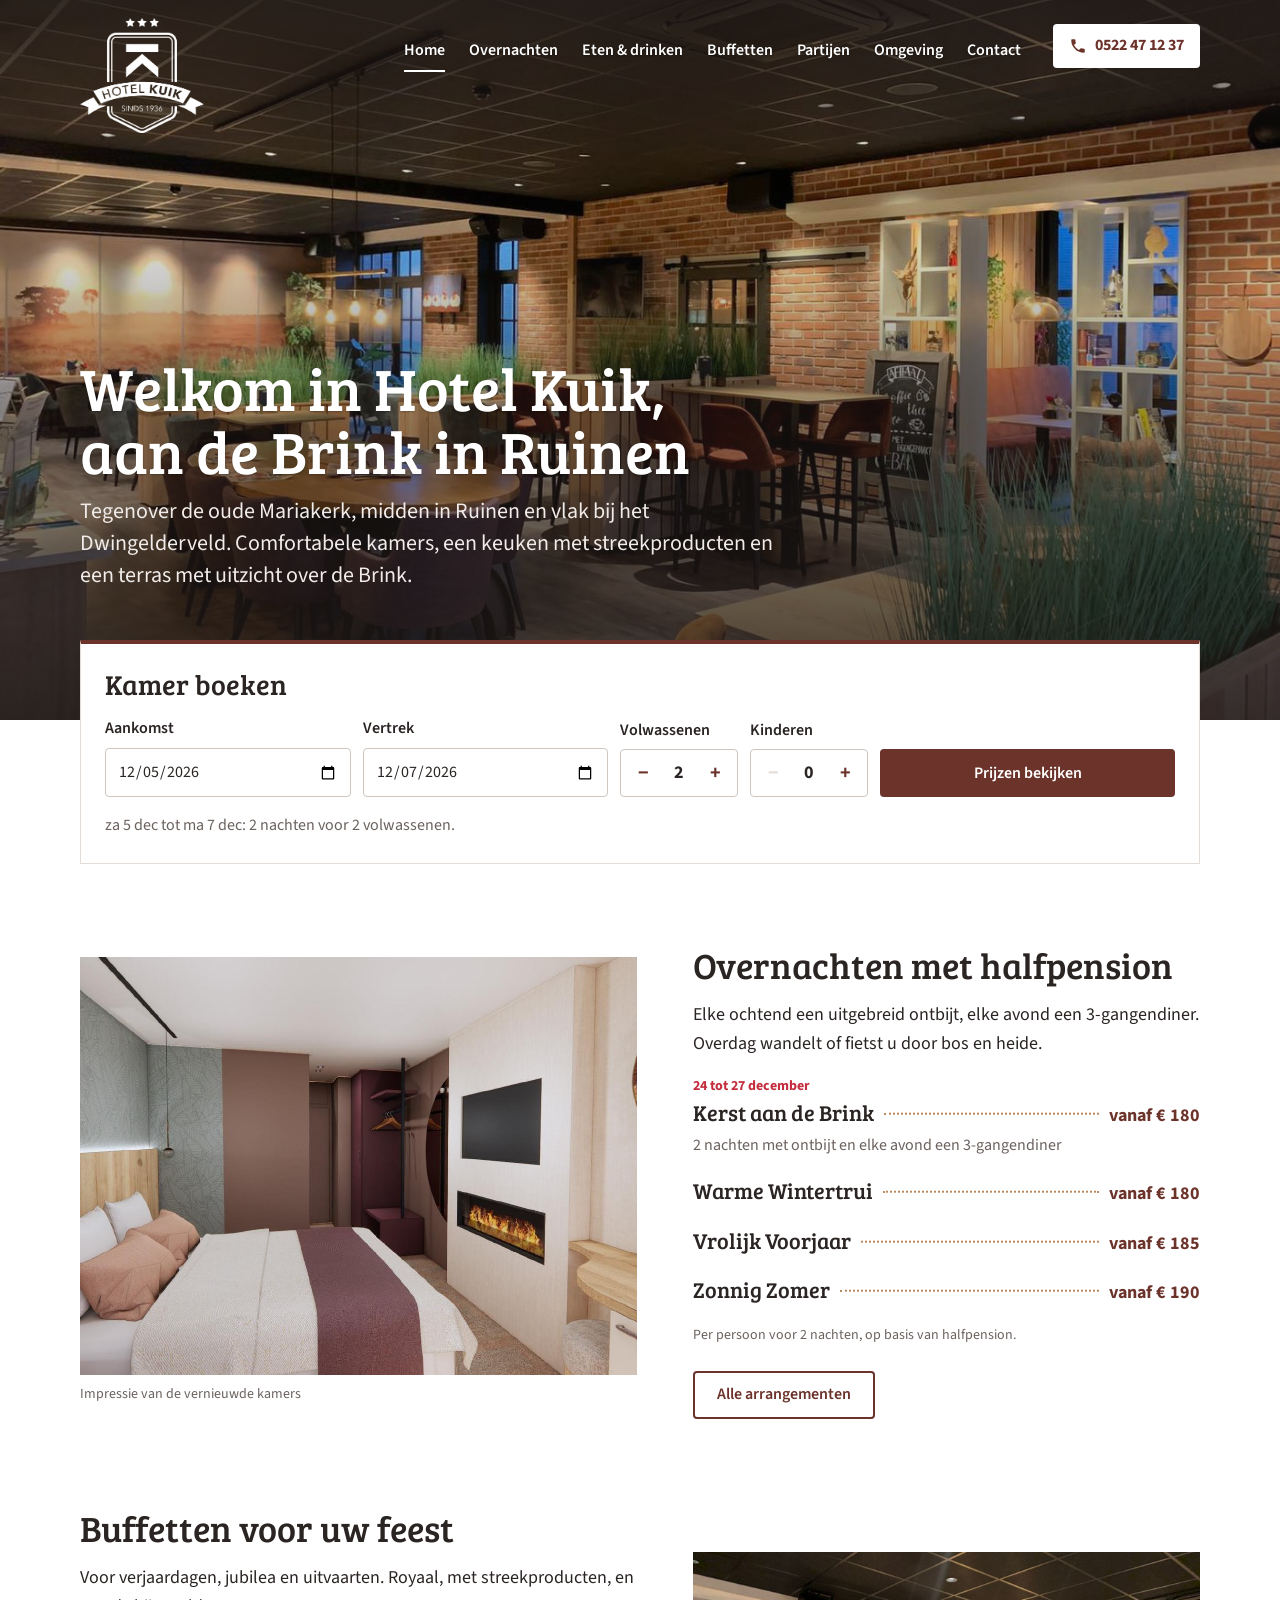
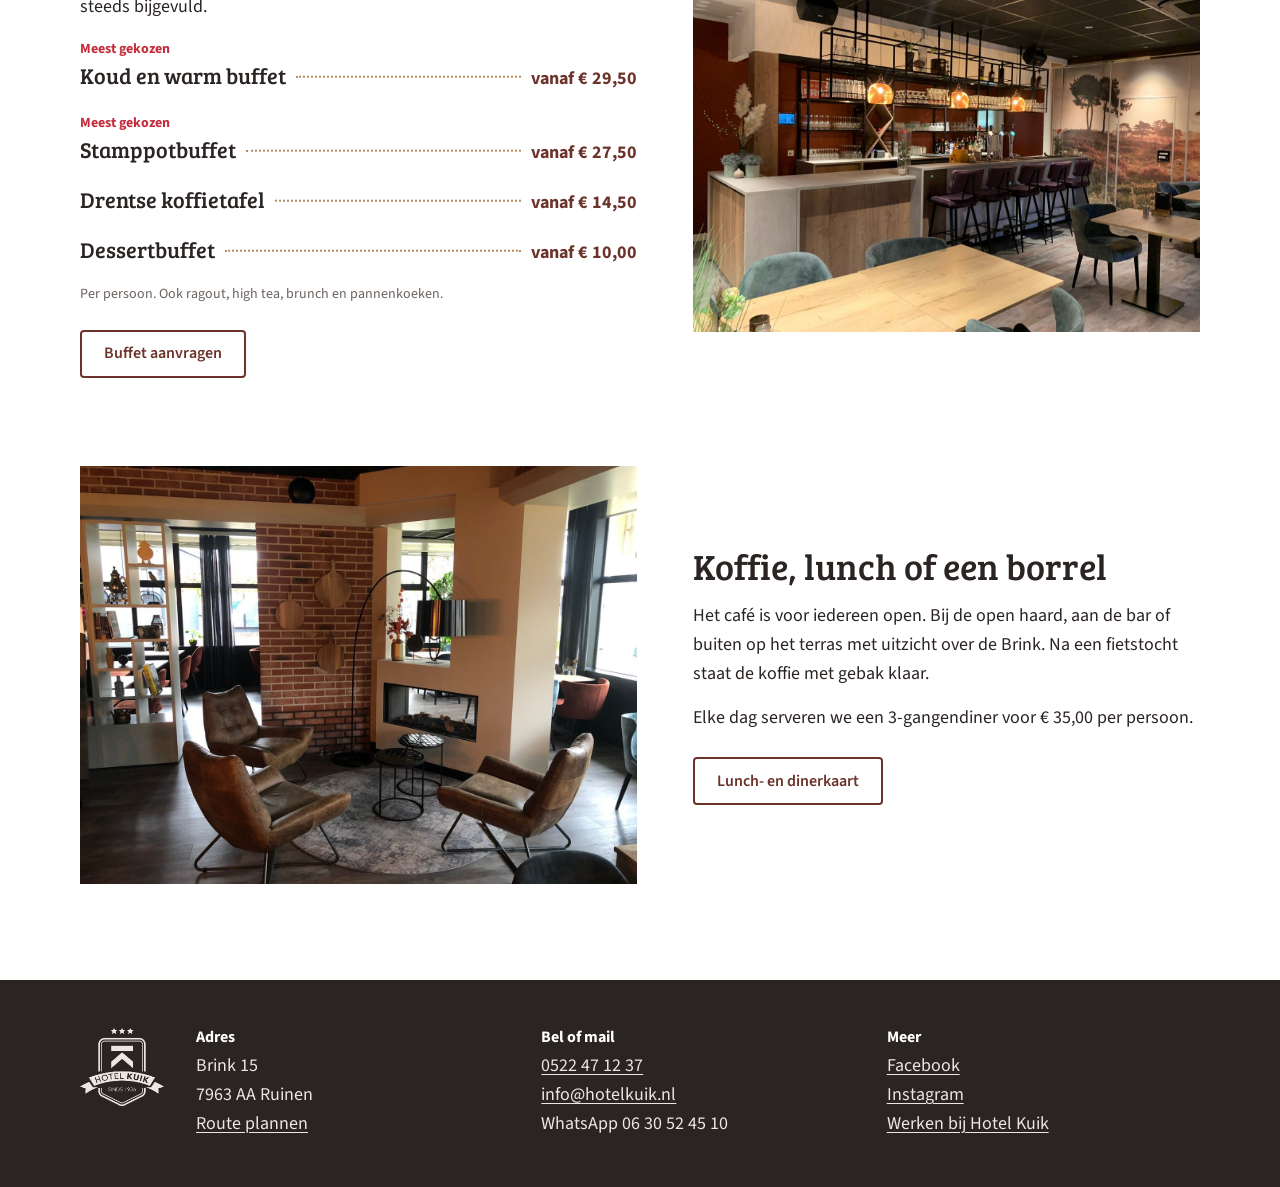
==== index.html @ b6db39bc "Kop over de foto: groot wit logo, wit menu en duidelijke belknop Co-Authored-By: Claude Opus 5.5 <no" ====
<!doctype html>
<html lang="nl">
<head>
<meta charset="utf-8">
<meta name="viewport" content="width=device-width, initial-scale=1, viewport-fit=cover">
<title>Hotel Kuik Ruinen | Hotel, café en restaurant aan de Brink</title>
<meta name="description" content="Hotel Kuik aan de oude Brink van Ruinen, vlak bij Nationaal Park Het Dwingelderveld. Comfortabel hotel met uitstekende keuken, sinds 1936.">
<link rel="canonical" href="https://www.hotelkuik.nl/">
<meta property="og:type" content="website">
<meta property="og:title" content="Hotel Kuik Ruinen | Hotel, café en restaurant aan de Brink">
<meta property="og:description" content="Hotel Kuik aan de oude Brink van Ruinen, vlak bij Nationaal Park Het Dwingelderveld. Comfortabel hotel met uitstekende keuken, sinds 1936.">
<meta property="og:url" content="https://www.hotelkuik.nl/">
<meta property="og:image" content="https://www.hotelkuik.nl/assets/img/lounge.jpg">
<link rel="icon" type="image/png" href="assets/img/icoon.png">
<link rel="preload" href="assets/fonts/source-sans-400.woff2" as="font" type="font/woff2" crossorigin>
<link rel="stylesheet" href="assets/basis.css?v=6">
<link rel="stylesheet" href="assets/site.css?v=6">
<script src="assets/site.js?v=6" defer></script>
</head>
<body>
<header class="site"><div class="binnen">
  <a class="site-merk" href="./" aria-label="Hotel Kuik, naar de homepage"><span class="site-logo" role="img" aria-label="Hotel Kuik, sinds 1936"></span></a>
  <nav aria-label="Hoofdmenu"><a href="" aria-current="page">Home</a><a href="overnachten/">Overnachten</a><a href="eten-drinken/">Eten &amp; drinken</a><a href="buffetten/">Buffetten</a><a href="partijen-vergaderen/">Partijen</a><a href="omgeving/">Omgeving</a><a href="contact/">Contact</a></nav>
  <a class="site-tel" href="tel:+31522471237" aria-label="Bel ons: 0522 47 12 37"><svg viewBox="0 0 24 24" aria-hidden="true"><path d="M6.6 10.8a15.2 15.2 0 0 0 6.6 6.6l2.2-2.2c.3-.3.7-.4 1-.2 1.1.4 2.3.6 3.6.6.6 0 1 .4 1 1V20c0 .6-.4 1-1 1A17 17 0 0 1 3 4c0-.6.4-1 1-1h3.5c.6 0 1 .4 1 1 0 1.3.2 2.5.6 3.6.1.3 0 .7-.2 1z"/></svg><span class="nr">0522 47 12 37</span></a>
</div></header>
<main>
<!-- Dronebeelden: zet het filmpje in assets/video/ en zet direct onder de img hieronder:
     <video class="held-media" autoplay muted loop playsinline poster="assets/img/restaurant.jpg"><source src="assets/video/drone.mp4" type="video/mp4"></video>
     De foto blijft staan voor bezoekers die minder beweging willen. -->
<section class="held home">
  <img class="held-media" src="assets/img/restaurant.jpg" alt="Het restaurant van Hotel Kuik met de lange tafel en de stenen wand" width="1400" height="1050" style="object-position:center 60%" fetchpriority="high">
  <div class="binnen held-tekst"><h1>Welkom in Hotel Kuik, aan de Brink in Ruinen</h1><p>Tegenover de oude Mariakerk, midden in Ruinen en vlak bij het Dwingelderveld. Comfortabele kamers, een keuken met streekproducten en een terras met uitzicht over de Brink.</p></div>
</section>
<div class="binnen boek-over"><section class="boekbalk wit" data-boekbalk aria-labelledby="boek-t">
  <h2 id="boek-t">Kamer boeken</h2>
  <div class="boekbalk-velden">
    <div class="veld"><label for="b-in">Aankomst</label><input type="date" id="b-in" data-in></div>
    <div class="veld"><label for="b-uit">Vertrek</label><input type="date" id="b-uit" data-uit></div>
    <div class="veld"><span class="label" id="b-vw">Volwassenen</span><div class="stepper"><button type="button" data-min="vw" aria-label="Eén volwassene minder">−</button><output data-vw aria-labelledby="b-vw">2</output><button type="button" data-plus="vw" aria-label="Eén volwassene meer">+</button></div></div>
    <div class="veld"><span class="label" id="b-ki">Kinderen</span><div class="stepper"><button type="button" data-min="ki" aria-label="Eén kind minder">−</button><output data-ki aria-labelledby="b-ki">0</output><button type="button" data-plus="ki" aria-label="Eén kind meer">+</button></div></div>
    <a class="knop" data-boek href="https://ibe.smarthotel.nl/hotel/ae0d9185-175a-4b8b-92d4-86be0e005504/" target="_blank" rel="noopener">Prijzen bekijken</a>
  </div>
  <p class="boekbalk-info" data-info aria-live="polite"></p>
</section></div>
<div class="binnen pagina">
<section class="strook">
  <figure><img src="assets/img/kamer05.jpg" alt="Impressie van een vernieuwde kamer met sfeerhaard" width="1400" height="824" loading="lazy"><figcaption class="klein">Impressie van de vernieuwde kamers</figcaption></figure>
  <div class="tekst"><h2>Overnachten met halfpension</h2><p>Elke ochtend een uitgebreid ontbijt, elke avond een 3-gangendiner. Overdag wandelt of fietst u door bos en heide.</p><ul class="prijslijst">
  <li data-kerst-strook><a class="regel" href="overnachten/#kerst"><span class="regel-tag">24 tot 27 december</span><span class="regel-naam">Kerst aan de Brink</span><span class="regel-stip"></span><span class="regel-prijs">vanaf € 180</span><span class="regel-oms">2 nachten met ontbijt en elke avond een 3-gangendiner</span></a></li>
  <li><a class="regel" href="overnachten/#seizoenen"><span class="regel-naam">Warme Wintertrui</span><span class="regel-stip"></span><span class="regel-prijs">vanaf € 180</span></a></li>
  <li><a class="regel" href="overnachten/#seizoenen"><span class="regel-naam">Vrolijk Voorjaar</span><span class="regel-stip"></span><span class="regel-prijs">vanaf € 185</span></a></li>
  <li><a class="regel" href="overnachten/#seizoenen"><span class="regel-naam">Zonnig Zomer</span><span class="regel-stip"></span><span class="regel-prijs">vanaf € 190</span></a></li>
</ul>
<p class="klein">Per persoon voor 2 nachten, op basis van halfpension.</p><a class="knop secundair" href="overnachten/">Alle arrangementen</a></div>
</section>
<section class="strook om">
  <figure><img src="assets/img/bar.jpg" alt="De bar en zaal met koperen lampen en heidebehang" width="1400" height="1050" loading="lazy"></figure>
  <div class="tekst"><h2>Buffetten voor uw feest</h2><p>Voor verjaardagen, jubilea en uitvaarten. Royaal, met streekproducten, en steeds bijgevuld.</p><ul class="prijslijst">
  <li><a class="regel" href="buffetten/#koud-warm"><span class="regel-tag">Meest gekozen</span><span class="regel-naam">Koud en warm buffet</span><span class="regel-stip"></span><span class="regel-prijs">vanaf € 29,50</span></a></li>
  <li><a class="regel" href="buffetten/#stamppot"><span class="regel-tag">Meest gekozen</span><span class="regel-naam">Stamppotbuffet</span><span class="regel-stip"></span><span class="regel-prijs">vanaf € 27,50</span></a></li>
  <li><a class="regel" href="buffetten/#koffietafels"><span class="regel-naam">Drentse koffietafel</span><span class="regel-stip"></span><span class="regel-prijs">vanaf € 14,50</span></a></li>
  <li><a class="regel" href="buffetten/#dessert"><span class="regel-naam">Dessertbuffet</span><span class="regel-stip"></span><span class="regel-prijs">vanaf € 10,00</span></a></li>
</ul>
<p class="klein">Per persoon. Ook ragout, high tea, brunch en pannenkoeken.</p><a class="knop secundair" href="buffetten/">Buffet aanvragen</a></div>
</section>
<section class="strook">
  <figure><img src="assets/img/lounge.jpg" alt="Zithoek met leren fauteuils bij de open haard" width="1400" height="1050" loading="lazy"></figure>
  <div class="tekst"><h2>Koffie, lunch of een borrel</h2><p>Het café is voor iedereen open. Bij de open haard, aan de bar of buiten op het terras met uitzicht over de Brink. Na een fietstocht staat de koffie met gebak klaar.</p><p>Elke dag serveren we een 3-gangendiner voor € 35,00 per persoon.</p><a class="knop secundair" href="eten-drinken/">Lunch- en dinerkaart</a></div>
</section>
</div>
</main>
<footer class="voet"><div class="binnen">
  <span class="site-logo" role="img" aria-label="Hotel Kuik"></span>
  <div><h2>Adres</h2><p>Brink 15<br>7963 AA Ruinen<br><a href="https://www.google.com/maps/search/?api=1&amp;query=Hotel+Kuik+Brink+15+Ruinen">Route plannen</a></p></div>
  <div><h2>Bel of mail</h2><p><a href="tel:+31522471237">0522 47 12 37</a><br><a href="mailto:info@hotelkuik.nl">info@hotelkuik.nl</a><br>WhatsApp 06 30 52 45 10</p></div>
  <div><h2>Meer</h2><p><a href="https://www.facebook.com/HotelKuikRuinen/">Facebook</a><br><a href="https://instagram.com/hotelkuik/">Instagram</a><br><a href="contact/#vacatures">Werken bij Hotel Kuik</a></p></div>
</div></footer>
</body>
</html>
---- assets/basis.css ----
/* Hotel Kuik · basis volgens DESIGN.md (tokens en onderdelen) */
@font-face{font-family:'Bree Serif';src:url(fonts/bree-serif-400.woff2) format('woff2');font-weight:400;font-display:swap}
@font-face{font-family:'Source Sans 3';src:url(fonts/source-sans-400.woff2) format('woff2');font-weight:400;font-display:swap}
@font-face{font-family:'Source Sans 3';src:url(fonts/source-sans-600.woff2) format('woff2');font-weight:600;font-display:swap}
@font-face{font-family:'Source Sans 3';src:url(fonts/source-sans-700.woff2) format('woff2');font-weight:700;font-display:swap}

:root{
  --inkt:#2A2422; --grijs:#6B625E; --lijn:#E3DCD7; --wit:#FFFFFF; --heide:#F3EFF3;
  --oxide:#6C332B; --oxide-donker:#55271F; --rood:#C42D3D; --eiken:#B88B5E; --fout:#B3261E; --goed:#2E6B3F;
  --kop:'Bree Serif',Georgia,'Times New Roman',serif;
  --tekst:'Source Sans 3','Segoe UI',system-ui,-apple-system,sans-serif;
  --t-xs:.875rem; --t-s:1rem; --t-m:1.125rem; --t-l:1.375rem; --t-xl:1.75rem; --t-2xl:2.25rem; --t-3xl:clamp(2.5rem,6vw,3.75rem);
  --breed:1120px;
  --goot:max(16px,env(safe-area-inset-left,0px));
  color-scheme:light;
}
@media (min-width:600px){:root{--goot:max(20px,env(safe-area-inset-left,0px))}}

*,*::before,*::after{box-sizing:border-box}
html{-webkit-text-size-adjust:100%}
body{margin:0;background:var(--wit);color:var(--inkt);font-family:var(--tekst);font-size:var(--t-m);line-height:1.6}
img{max-width:100%;height:auto;display:block}
[hidden]{display:none!important}
h1,h2,h3{font-family:var(--kop);font-weight:400;margin:0;text-wrap:balance}
h1{font-size:var(--t-3xl);line-height:1.05}
h2{font-size:var(--t-2xl);line-height:1.15}
h3{font-size:var(--t-xl);line-height:1.25}
p{margin:0}
a{color:var(--oxide);text-underline-offset:3px;text-decoration-thickness:1px}
a:hover{text-decoration-thickness:2px}
:focus-visible{outline:3px solid var(--rood);outline-offset:2px}

.binnen{max-width:calc(var(--breed) + 2*var(--goot));margin-inline:auto;padding-inline:var(--goot)}
.intro{font-size:var(--t-l);line-height:1.45;color:var(--grijs);max-width:38em}
.klein{font-size:var(--t-xs);color:var(--grijs)}

/* knoppen */
.knop{display:inline-flex;align-items:center;justify-content:center;min-height:48px;padding:10px 22px;border-radius:4px;
  font:600 var(--t-s)/1.2 var(--tekst);text-decoration:none;border:2px solid var(--oxide);background:var(--oxide);color:var(--wit);cursor:pointer}
.knop:hover{background:var(--oxide-donker);border-color:var(--oxide-donker);color:var(--wit)}
.knop.secundair{background:var(--wit);color:var(--oxide)}
.knop.secundair:hover{background:var(--heide)}

/* prijsregel: het kenmerk van de site */
.prijslijst{list-style:none;margin:0;padding:0;display:flex;flex-direction:column;gap:18px}
.regel{display:grid;grid-template-columns:auto 1fr auto;align-items:baseline;column-gap:10px;color:inherit;text-decoration:none}
.regel-naam{font-family:var(--kop);font-size:1.375rem;line-height:1.25}
.regel-stip{border-bottom:2px dotted var(--eiken);transform:translateY(-.35em);min-width:24px}
.regel-prijs{font-weight:700;color:var(--oxide);font-variant-numeric:tabular-nums;white-space:nowrap}
.regel-oms{grid-column:1/-1;color:var(--grijs);font-size:var(--t-s);margin-top:2px}
.regel-tag{grid-column:1/-1;font-size:var(--t-xs);font-weight:700;color:var(--rood);margin-bottom:2px}
a.regel:hover .regel-naam{color:var(--oxide);text-decoration:underline;text-decoration-thickness:1px;text-underline-offset:4px}

/* boekbalk */
.boekbalk{background:var(--heide);padding:24px;display:flex;flex-direction:column;gap:16px}
.boekbalk h2{font-size:var(--t-xl)}
.boekbalk-velden{display:grid;grid-template-columns:1fr 1fr auto auto minmax(180px,1.2fr);gap:12px;align-items:end}
.veld{display:flex;flex-direction:column;gap:6px;min-width:0}
.veld label,.veld .label{font-weight:600;font-size:var(--t-s)}
.veld input{font:inherit;font-size:var(--t-s);min-height:48px;padding:10px 12px;border:1px solid #CFC6C0;border-radius:4px;background:var(--wit);color:var(--inkt);width:100%}
.stepper{display:flex;align-items:center;min-height:48px;border:1px solid #CFC6C0;border-radius:4px;background:var(--wit)}
.stepper button{font:700 1.25rem/1 var(--tekst);width:44px;height:46px;border:0;background:none;color:var(--oxide);cursor:pointer}
.stepper button:disabled{color:var(--lijn);cursor:default}
.stepper output{min-width:28px;text-align:center;font-weight:700}
.boekbalk-info{font-size:var(--t-s);color:var(--grijs)}
@media (max-width:860px){.boekbalk-velden{grid-template-columns:1fr 1fr}.boekbalk-velden .knop{grid-column:1/-1}}

/* voet */
.voet{background:var(--inkt);color:#EDE7E3;margin-top:96px}
.voet .binnen{display:grid;grid-template-columns:auto repeat(3,minmax(0,1fr));gap:32px;padding-block:48px}
.voet h2{font-family:var(--tekst);font-weight:700;font-size:var(--t-s);color:var(--wit);margin-bottom:6px}
.voet a{color:#EDE7E3}
.voet .site-logo{background:#EDE7E3;width:84px}
@media (max-width:760px){.voet .binnen{grid-template-columns:1fr 1fr}.voet .binnen>:first-child{grid-column:1/-1}}

@media (prefers-reduced-motion:reduce){*{scroll-behavior:auto!important;transition:none!important}}

/* ---------- kop: ligt over de grote foto, logo en menu in wit ---------- */
body{position:relative}
.site{position:absolute;top:0;left:0;right:0;z-index:20;color:var(--wit);
  background:linear-gradient(to bottom,rgba(32,26,24,.78) 0%,rgba(32,26,24,.45) 60%,rgba(32,26,24,0) 100%)}
.site .binnen{display:flex;align-items:flex-start;gap:16px 32px;padding-block:18px 28px}
.site-merk{display:block;line-height:0;flex:none}
.site-logo{display:block;width:72px;aspect-ratio:640/594;background:var(--inkt);
  -webkit-mask:url(img/logo.png) center/contain no-repeat;mask:url(img/logo.png) center/contain no-repeat}
.site .site-logo{width:124px;background:var(--wit);filter:drop-shadow(0 1px 3px rgba(0,0,0,.35))}
.site nav{display:flex;flex-wrap:wrap;gap:4px 24px;margin-left:auto;padding-top:14px}
.site nav a{color:var(--wit);text-decoration:none;font-weight:600;font-size:var(--t-s);padding-block:6px;border-bottom:2px solid transparent;text-shadow:0 1px 2px rgba(0,0,0,.4)}
.site nav a:hover{border-bottom-color:rgba(255,255,255,.6)}
.site nav a[aria-current=page]{border-bottom-color:var(--wit)}
.site-tel{display:inline-flex;align-items:center;gap:8px;flex:none;margin-top:6px;min-height:44px;padding:8px 16px;border-radius:4px;
  background:var(--wit);color:var(--oxide);font-weight:700;font-size:var(--t-s);text-decoration:none;white-space:nowrap;font-variant-numeric:tabular-nums}
.site-tel:hover{background:var(--heide);color:var(--oxide-donker)}
.site-tel svg{width:18px;height:18px;fill:currentColor;flex:none}
@media (max-width:1060px){
  .site .binnen{flex-wrap:wrap;align-items:center;padding-block:12px 20px}
  .site .site-logo{width:84px}
  .site-tel{margin:0 0 0 auto}
  .site nav{order:3;width:100%;margin-left:0;padding-top:0;flex-wrap:nowrap;overflow-x:auto;scrollbar-width:none;gap:22px}
  .site nav::-webkit-scrollbar{display:none}
  .site nav a{white-space:nowrap}
}
@media (max-width:380px){.site-tel .nr{display:none}.site-tel::after{content:"Bellen"}}
---- assets/site.css ----
/* Hotel Kuik · pagina-opmaak "Foto voorop" (bouwt op basis.css, zie DESIGN.md) */

/* ---------- grote foto bovenaan ---------- */
.held{position:relative;display:flex;align-items:flex-end;color:var(--wit);overflow:hidden;background:var(--inkt);min-height:min(56vh,520px)}
.held.home{min-height:min(80vh,720px)}
.held-media{position:absolute;inset:0;width:100%;height:100%;object-fit:cover}
.held::after{content:"";position:absolute;inset:0;background:linear-gradient(to top,rgba(32,26,24,.86) 0%,rgba(32,26,24,.4) 48%,rgba(32,26,24,.05) 75%)}
.held-tekst{position:relative;z-index:1;width:100%;display:flex;flex-direction:column;gap:14px;padding-block:96px 48px}
.held.home .held-tekst{padding-bottom:128px}
.held h1{max-width:14em;text-shadow:0 1px 2px rgba(0,0,0,.25)}
.held p{font-size:var(--t-l);line-height:1.45;max-width:32em;color:#F1ECE9}
.held-bijschrift{position:absolute;z-index:1;right:var(--goot);top:14px;font-size:var(--t-xs);color:#EDE7E3;background:rgba(32,26,24,.55);padding:3px 8px}
.held.zonder{min-height:0}
.held.zonder::after{display:none}
.held.zonder .held-tekst{padding-block:56px 48px}
@media (max-width:860px){
  .held::after{background:linear-gradient(to top,rgba(32,26,24,.9) 0%,rgba(32,26,24,.7) 60%,rgba(32,26,24,.45) 100%)}
  .held-tekst{padding-block:72px 36px}
  .held.home .held-tekst{padding-bottom:104px}
}
@media (prefers-reduced-motion:reduce){video.held-media{display:none}}

/* ---------- pagina ---------- */
.pagina{display:flex;flex-direction:column;gap:88px;padding-top:64px}
.boek-over{position:relative;z-index:2;margin-top:-80px}
.boek-over + .pagina{padding-top:80px}
.boekbalk.wit{background:var(--wit);border:1px solid var(--lijn);border-top:4px solid var(--oxide)}
.vooraf{font-size:var(--t-l);color:var(--grijs);max-width:38em;margin-bottom:-40px}
.vooraf b{color:var(--inkt);font-weight:600}
@media (max-width:860px){.pagina{gap:64px;padding-top:48px}}

/* sectiekop */
.soort{display:flex;flex-direction:column;gap:28px;scroll-margin-top:84px}
.soort-head{display:flex;flex-direction:column;gap:8px;max-width:44em}
.soort-head p{color:var(--grijs)}
.titel{display:flex;flex-direction:column-reverse;gap:4px}
.populair-label{font-size:var(--t-xs);font-weight:700;color:var(--rood)}
.note{color:var(--grijs);font-size:var(--t-s);max-width:44em}

/* foto + tekst naast elkaar (homepage) */
.strook{display:grid;grid-template-columns:minmax(0,1.1fr) minmax(0,1fr);gap:56px;align-items:center}
.strook.om>figure{order:2}
.strook figure{margin:0}
.strook img{aspect-ratio:4/3;object-fit:cover;width:100%}
.strook figcaption{margin-top:8px}
.strook .tekst{display:flex;flex-direction:column;gap:16px}
.strook .tekst .knop{align-self:flex-start;margin-top:8px}
@media (max-width:860px){.strook{grid-template-columns:1fr;gap:24px}.strook.om>figure{order:0}}

/* ---------- buffetvarianten als menukaart ---------- */
.varianten{display:grid;grid-template-columns:repeat(auto-fit,minmax(min(100%,320px),1fr));gap:24px 40px;align-items:start}
.kaart{border-top:1px solid var(--lijn);padding-top:16px;min-width:0}
.prijsband{display:flex;align-items:baseline;gap:10px}
.prijsband h3{font-size:1.25rem;line-height:1.25;white-space:nowrap}
@media (max-width:400px){.prijsband h3{white-space:normal}}
.prijsband::after{content:"";order:1;flex:1;min-width:20px;border-bottom:2px dotted var(--eiken);transform:translateY(-.35em)}
.prijsband .prijs{order:2;font-weight:700;color:var(--oxide);white-space:nowrap;font-variant-numeric:tabular-nums}
.prijs small{font-weight:400;font-size:var(--t-xs);color:var(--grijs);margin-left:4px}
.kaart.top{border-top:3px solid var(--oxide);padding-top:14px}
.kaart.top h3{color:var(--oxide)}
details.inhoud summary,.faq summary,.meer summary{list-style:none;cursor:pointer;display:flex;align-items:center;gap:10px;font-weight:600;font-size:var(--t-s);color:var(--oxide);padding-block:10px}
details.inhoud summary::-webkit-details-marker,.faq summary::-webkit-details-marker,.meer summary::-webkit-details-marker{display:none}
details.inhoud summary::before,.faq summary::before,.meer summary::before{content:"+";display:inline-grid;place-items:center;width:22px;height:22px;border:2px solid currentColor;border-radius:50%;font-size:1rem;line-height:1;flex:none}
details[open]>summary::before{content:"−"}
details.inhoud .lijst{display:flex;flex-direction:column;gap:14px;padding-bottom:8px}
.kaart ul,.voorz{margin:0;padding-left:1.1em;display:flex;flex-direction:column;gap:3px}
.kaart li::marker,.voorz li::marker{color:var(--eiken)}
.groep{display:flex;flex-direction:column;gap:4px}
.groep>span{font-weight:700;font-size:var(--t-s)}
.plus{font-style:italic;color:var(--grijs);font-size:var(--t-s)}

/* prijzen in een lijst (extra's, afhalen) */
.extra{max-width:44em}
.extra h3{font-size:var(--t-xl);margin-bottom:12px}
.extra dl{margin:0;display:grid;grid-template-columns:1fr auto;gap:10px 12px;align-items:baseline}
.extra dt{display:flex;align-items:baseline;gap:10px}
.extra dt::after{content:"";flex:1;min-width:20px;border-bottom:2px dotted var(--eiken);transform:translateY(-.35em)}
.extra dd{margin:0;font-weight:700;color:var(--oxide);white-space:nowrap;font-variant-numeric:tabular-nums}

/* subnavigatie op de buffetpagina */
.balk{position:sticky;top:0;z-index:5;background:var(--wit);border-bottom:1px solid var(--lijn);overflow-x:auto;scrollbar-width:none}
.balk::-webkit-scrollbar{display:none}
.balk ul{list-style:none;margin:0;padding:0;display:flex;gap:24px;white-space:nowrap}
.balk a{display:block;padding:14px 0;color:var(--inkt);text-decoration:none;font-weight:600;font-size:var(--t-s);border-bottom:2px solid transparent}
.balk a:hover{border-bottom-color:var(--oxide);color:var(--oxide)}

/* rustig vlak met tekst + lijst */
.dieet,.inbegrepen{background:var(--heide);padding:32px;display:grid;grid-template-columns:minmax(0,1fr) minmax(0,1fr);gap:16px 48px;align-items:start}
.dieet h2,.inbegrepen h2{font-size:var(--t-xl);margin-bottom:8px}
.dieet p{color:var(--grijs)}
.inbegrepen{grid-template-columns:1fr}
.inbegrepen .sectie-tekst{max-width:44em}
.dieet-tags,.inbegrepen ul{list-style:none;margin:0;padding:0;display:grid;grid-template-columns:repeat(auto-fill,minmax(min(100%,220px),1fr));gap:8px 24px}
.dieet-tags li,.inbegrepen li{display:flex;gap:10px;align-items:baseline}
.dieet-tags li::before,.inbegrepen li::before{content:"";flex:none;width:11px;height:6px;border-left:2px solid var(--oxide);border-bottom:2px solid var(--oxide);transform:rotate(-45deg) translateY(-3px)}
.dieet>.kies-knop{justify-self:start;align-self:center}
.diner-kop{display:flex;justify-content:space-between;align-items:baseline;gap:8px 24px;flex-wrap:wrap;margin-bottom:6px}
.diner-prijs{font-family:var(--kop);font-size:var(--t-2xl);color:var(--oxide);line-height:1}
.diner-prijs small{font-family:var(--tekst);font-size:var(--t-s);color:var(--grijs)}
.contact-groot{display:flex;flex-direction:column;gap:4px;font-weight:700;font-size:var(--t-l)}
@media (max-width:760px){.dieet{grid-template-columns:1fr;padding:24px}.inbegrepen{padding:24px}}

/* knoppen die nog de oude naam hebben */
.kies-knop{display:inline-flex;align-items:center;justify-content:center;min-height:44px;padding:8px 18px;border-radius:4px;border:2px solid var(--oxide);background:var(--wit);color:var(--oxide);font:600 var(--t-s)/1.2 var(--tekst);text-decoration:none;cursor:pointer}
.kies-knop:hover{background:var(--heide)}
.verstuur{display:inline-flex;align-items:center;justify-content:center;min-height:48px;padding:10px 22px;border-radius:4px;border:2px solid var(--oxide);background:var(--oxide);color:var(--wit);font:600 var(--t-s)/1.2 var(--tekst);text-decoration:none;cursor:pointer}
.verstuur:hover{background:var(--oxide-donker);border-color:var(--oxide-donker)}
.verstuur:disabled{opacity:.6;cursor:progress}

/* combinaties */
.combis{display:grid;grid-template-columns:repeat(auto-fit,minmax(min(100%,260px),1fr));gap:32px 48px}
.combi{display:flex;flex-direction:column;gap:8px;border-top:1px solid var(--lijn);padding-top:16px}
.combi h3{font-size:1.375rem}
.combi p{color:var(--grijs)}
.combi-prijs{font-weight:700;color:var(--oxide)!important;font-size:var(--t-l)}
.combi .kies-knop{align-self:flex-start;margin-top:4px}

/* kamers, keuzes, kaarten met tekst */
.kamers{display:grid;grid-template-columns:repeat(auto-fit,minmax(min(100%,280px),1fr));gap:32px 48px}
.kamer{border-top:1px solid var(--lijn);padding-top:16px;display:flex;flex-direction:column;gap:10px;min-width:0}
.kamer h3{font-size:1.375rem}
.kamer>p{color:var(--grijs)}
.kamer .kies-knop{align-self:flex-start;margin-top:auto}
.fotoduo{display:grid;grid-template-columns:repeat(auto-fit,minmax(min(100%,300px),1fr));gap:16px}
.fotoduo figure{margin:0}
.fotoduo img{aspect-ratio:16/10;object-fit:cover;width:100%}

/* seizoensarrangementen */
.seizoenen{display:grid;grid-template-columns:repeat(auto-fit,minmax(min(100%,230px),1fr));gap:32px}
.seizoen{display:flex;flex-direction:column;gap:8px;border-top:1px solid var(--lijn);padding-top:16px}
.seizoen.nu{border-top:3px solid var(--rood);padding-top:14px}
.seizoen-top{min-height:0}
.nu-tag{font-size:var(--t-xs);font-weight:700;color:var(--rood)}
.seizoen h3{font-size:1.375rem}
.periode{font-weight:600;font-size:var(--t-s)}
.seizoen>p:not(.periode):not(.seizoen-prijs){color:var(--grijs);font-size:var(--t-s)}
.seizoen-prijs{font-weight:700;color:var(--oxide);margin-top:auto;padding-top:4px}
.seizoen-prijs small{font-weight:400;color:var(--grijs);font-size:var(--t-xs)}
.seizoen .kies-knop{align-self:flex-start}

/* kerst */
.kerst{background:var(--oxide);color:var(--wit);display:grid;grid-template-columns:minmax(0,1.4fr) minmax(0,1fr);gap:24px 48px;align-items:center;padding:40px;scroll-margin-top:24px}
.kerst h2{color:var(--wit);font-size:clamp(2rem,4vw,2.75rem)}
.kerst-inhoud{display:flex;flex-direction:column;gap:14px}
.kerst-lead{color:#F2E4E1;font-size:var(--t-l);line-height:1.45}
.kerst-lijst{list-style:none;margin:0;padding:0;display:grid;grid-template-columns:repeat(auto-fill,minmax(min(100%,220px),1fr));gap:6px 20px;color:#F2E4E1}
.kerst-lijst li::before{content:"";display:inline-block;width:10px;height:6px;border-left:2px solid #F2E4E1;border-bottom:2px solid #F2E4E1;transform:rotate(-45deg) translateY(-3px);margin-right:10px}
.kerst-boek{display:flex;flex-direction:column;gap:10px}
.kerst-prijs{display:flex;flex-direction:column}
.kerst-prijs small{color:#F2E4E1;font-size:var(--t-s)}
.kerst-prijs b{font-family:var(--kop);font-weight:400;font-size:3rem;line-height:1.05}
.kerst-knop{display:flex;flex-direction:column;padding:12px 16px;border-radius:4px;background:var(--wit);color:var(--oxide);text-decoration:none;font-weight:700}
.kerst-knop small{font-weight:400;color:var(--grijs);font-size:var(--t-xs)}
.kerst-knop.alt{background:transparent;color:var(--wit);border:2px solid rgba(255,255,255,.6)}
.kerst-knop.alt small{color:#F2E4E1}
.kerst-anders{color:var(--wit);font-weight:600;font-size:var(--t-s)}
.kerst-anders:hover{color:var(--wit)}
@media (max-width:860px){.kerst{grid-template-columns:1fr;padding:28px 20px}}

/* boekbalk uit de oude opbouw */
.boeken{display:flex;flex-direction:column;gap:12px;scroll-margin-top:24px}
.boekbalk-kop p{color:var(--grijs);margin-top:4px}
.boek-knop{min-height:48px}

/* praktische gegevens */
.praktisch h2{margin-bottom:16px}
.praktisch dl{margin:0;display:grid;grid-template-columns:repeat(auto-fill,minmax(min(100%,300px),1fr));column-gap:48px}
.praktisch dl div{display:grid;grid-template-columns:9em 1fr;gap:12px;padding-block:12px;border-bottom:1px solid var(--lijn)}
.praktisch dt{font-weight:700;font-size:var(--t-s)}
.praktisch dd{margin:0}
@media (max-width:480px){.praktisch dl div{grid-template-columns:1fr;gap:2px}}

/* vragen en uitklappers */
.faq{display:flex;flex-direction:column;max-width:48em}
.faq details,.meer{border-bottom:1px solid var(--lijn)}
.faq details:first-child{border-top:1px solid var(--lijn)}
.faq summary{color:var(--inkt);font-size:var(--t-m);padding-block:14px}
.faq summary::before{color:var(--oxide)}
.faq p,.meer p{padding:0 0 16px 32px;color:var(--grijs)}

/* ---------- aanvraagformulier ---------- */
.aanvraag-blok{background:var(--heide);padding:40px;display:grid;grid-template-columns:minmax(0,.85fr) minmax(0,1.15fr);gap:40px;align-items:start;scroll-margin-top:24px}
.aanvraag-kop{display:flex;flex-direction:column;gap:16px;position:sticky;top:72px}
.aanvraag-kop p{color:var(--grijs)}
.stappen{margin:0;padding:0;list-style:none;counter-reset:s;display:flex;flex-direction:column;gap:14px}
.stappen li{counter-increment:s;display:grid;grid-template-columns:36px minmax(0,1fr);gap:12px;align-items:start}
.stappen li::before{content:counter(s);font-family:var(--kop);font-size:1.75rem;line-height:1;color:var(--oxide)}
.stappen b{display:block}
.aanvraag-kop .contact{color:var(--inkt)}
.aanvraag-kop .contact span{font-weight:700}
.formulier{display:flex;flex-direction:column;gap:20px;min-width:0}
.veld-rij{display:grid;grid-template-columns:1fr 1fr;gap:16px}
.veld small,.label small{font-weight:400;color:var(--grijs)}
.formulier input[type=text],.formulier input[type=tel],.formulier input[type=email],.formulier input[type=date],.formulier input[type=number],.formulier select,.formulier textarea{font:inherit;font-size:var(--t-s);color:var(--inkt);background:var(--wit);border:1px solid #CFC6C0;border-radius:4px;padding:11px 12px;width:100%;min-height:48px}
.formulier textarea{resize:vertical}
.formulier [aria-invalid=true]{border:2px solid var(--fout)}
.opties{display:flex;flex-direction:column;gap:6px;max-height:360px;overflow-y:auto;padding:6px 10px;border:1px solid #CFC6C0;border-radius:4px;background:var(--wit)}
.optgroep{border:0;margin:0;padding:6px 0}
.optgroep legend{font-weight:700;font-size:var(--t-s);padding:0 0 4px}
.opt{display:grid;grid-template-columns:auto 1fr auto;gap:10px;align-items:center;padding:6px 4px;cursor:pointer;border-radius:4px}
.opt:hover{background:var(--heide)}
.opt input,.chip input{accent-color:var(--oxide);width:20px;height:20px;margin:0}
.opt-prijs{color:var(--grijs);font-size:var(--t-s);font-variant-numeric:tabular-nums}
.opt:has(input:checked) .opt-naam{font-weight:600}
.totaal{font-variant-numeric:tabular-nums;font-size:var(--t-s);padding:10px 0;color:var(--inkt)}
.totaal b{color:var(--oxide)}
.chips{display:flex;flex-wrap:wrap;gap:8px 20px}
.chip{display:flex;align-items:center;gap:8px;cursor:pointer;font-size:var(--t-s)}
.fout{color:var(--fout);font-weight:600;font-size:var(--t-s)}
.formulier .klein{text-align:left}
.bedankt{display:flex;flex-direction:column;gap:12px;padding:24px;background:var(--wit);border-top:4px solid var(--goed)}
.bedankt h3{color:var(--goed)}
.bedankt .kies-knop{align-self:flex-start}
.hp{position:absolute;left:-9999px;width:1px;height:1px;overflow:hidden}
@media (max-width:860px){.aanvraag-blok{grid-template-columns:1fr;padding:24px}.aanvraag-kop{position:static}}
@media (max-width:520px){.veld-rij{grid-template-columns:1fr}}

.kopieer{user-select:all;font-variant-numeric:tabular-nums}

.prijslijst.twee{display:grid;grid-template-columns:repeat(auto-fit,minmax(min(100%,420px),1fr));gap:22px 56px}
.dieet:has(>:only-child){grid-template-columns:1fr}

/* ruimte bovenin de foto voor de kop */
.held-tekst{padding-top:200px}
.held.zonder .held-tekst{padding-block:200px 56px}
.held-bijschrift{top:auto;bottom:12px}
@media (max-width:1060px){.held-tekst,.held.zonder .held-tekst{padding-top:190px}}
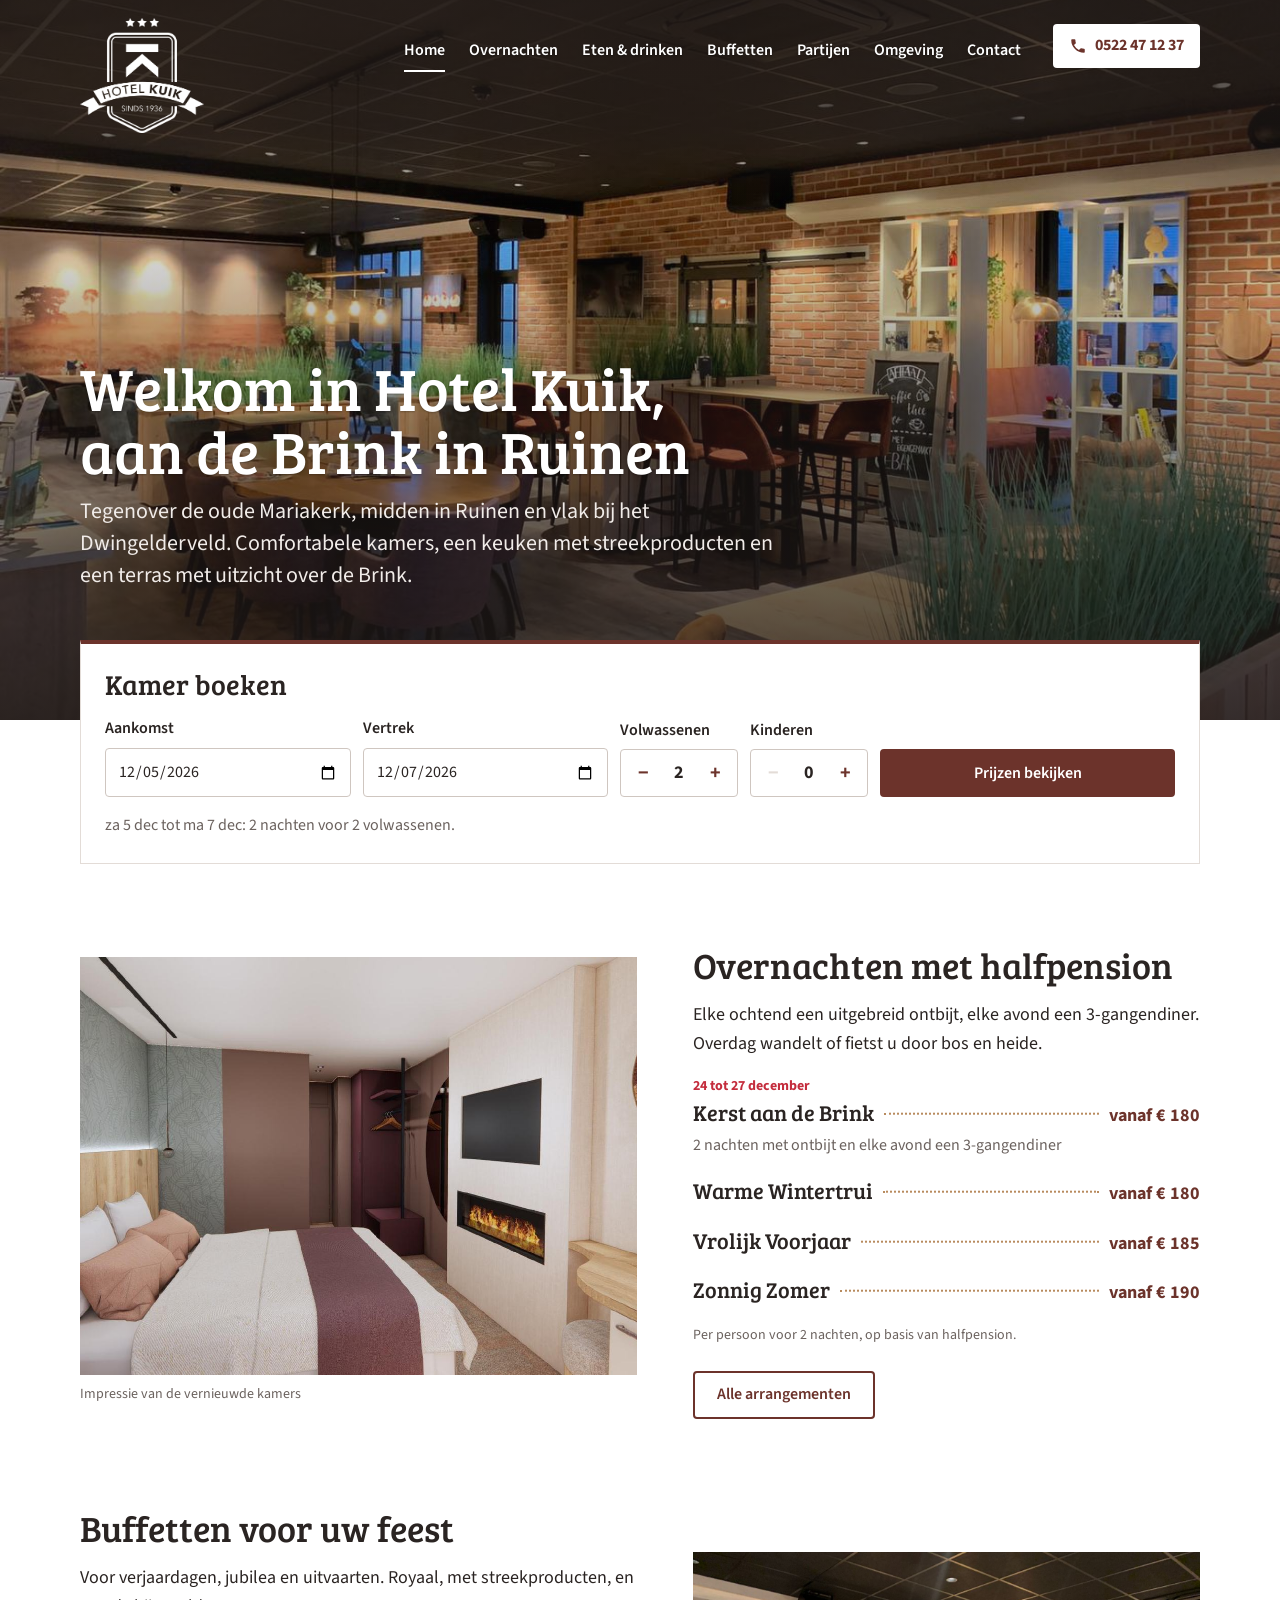
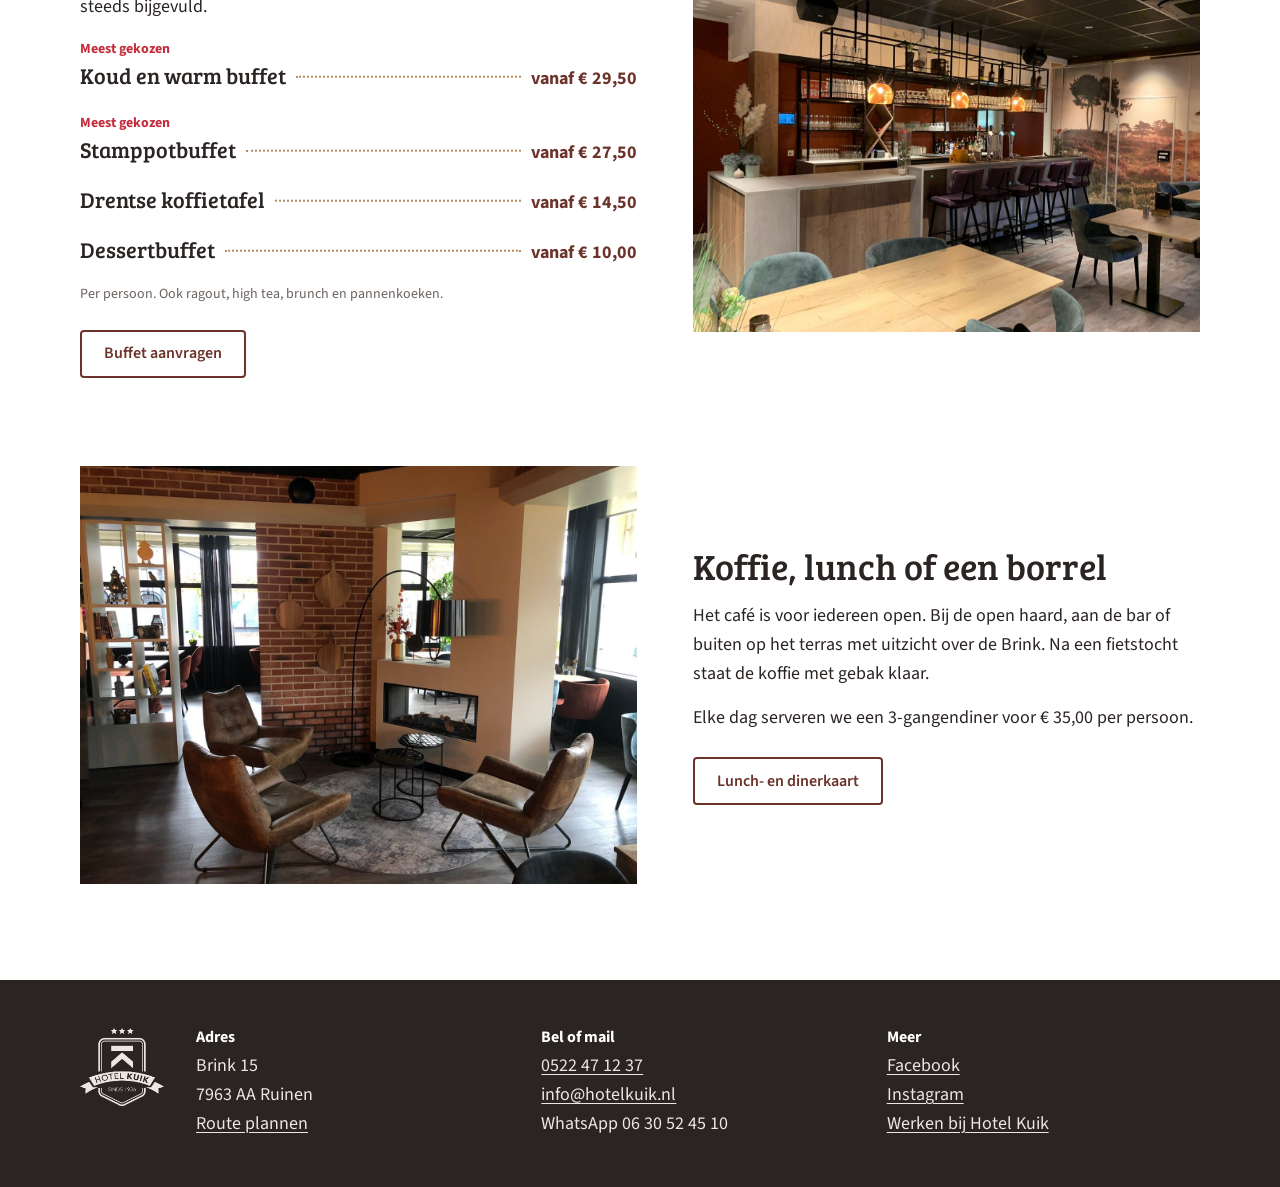
==== commit 65df8df6: "Donkere waas achter de kop loopt verder door, zodat logo en menu ook op lichte foto's en video leesb" ====
--- a/index.html
+++ b/index.html
@@ -13,9 +13,9 @@
 <meta property="og:image" content="https://www.hotelkuik.nl/assets/img/lounge.jpg">
 <link rel="icon" type="image/png" href="assets/img/icoon.png">
 <link rel="preload" href="assets/fonts/source-sans-400.woff2" as="font" type="font/woff2" crossorigin>
-<link rel="stylesheet" href="assets/basis.css?v=6">
-<link rel="stylesheet" href="assets/site.css?v=6">
-<script src="assets/site.js?v=6" defer></script>
+<link rel="stylesheet" href="assets/basis.css?v=7">
+<link rel="stylesheet" href="assets/site.css?v=7">
+<script src="assets/site.js?v=7" defer></script>
 </head>
 <body>
 <header class="site"><div class="binnen">
--- a/assets/basis.css
+++ b/assets/basis.css
@@ -78,8 +78,8 @@
 /* ---------- kop: ligt over de grote foto, logo en menu in wit ---------- */
 body{position:relative}
 .site{position:absolute;top:0;left:0;right:0;z-index:20;color:var(--wit);
-  background:linear-gradient(to bottom,rgba(32,26,24,.78) 0%,rgba(32,26,24,.45) 60%,rgba(32,26,24,0) 100%)}
-.site .binnen{display:flex;align-items:flex-start;gap:16px 32px;padding-block:18px 28px}
+  background:linear-gradient(to bottom,rgba(32,26,24,.82) 0%,rgba(32,26,24,.66) 62%,rgba(32,26,24,0) 100%)}
+.site .binnen{display:flex;align-items:flex-start;gap:16px 32px;padding-block:18px 72px}
 .site-merk{display:block;line-height:0;flex:none}
 .site-logo{display:block;width:72px;aspect-ratio:640/594;background:var(--inkt);
   -webkit-mask:url(img/logo.png) center/contain no-repeat;mask:url(img/logo.png) center/contain no-repeat}
@@ -93,7 +93,7 @@
 .site-tel:hover{background:var(--heide);color:var(--oxide-donker)}
 .site-tel svg{width:18px;height:18px;fill:currentColor;flex:none}
 @media (max-width:1060px){
-  .site .binnen{flex-wrap:wrap;align-items:center;padding-block:12px 20px}
+  .site .binnen{flex-wrap:wrap;align-items:center;padding-block:12px 44px}
   .site .site-logo{width:84px}
   .site-tel{margin:0 0 0 auto}
   .site nav{order:3;width:100%;margin-left:0;padding-top:0;flex-wrap:nowrap;overflow-x:auto;scrollbar-width:none;gap:22px}
--- a/assets/site.css
+++ b/assets/site.css
@@ -221,7 +221,7 @@
 .dieet:has(>:only-child){grid-template-columns:1fr}
 
 /* ruimte bovenin de foto voor de kop */
-.held-tekst{padding-top:200px}
-.held.zonder .held-tekst{padding-block:200px 56px}
+.held-tekst{padding-top:230px}
+.held.zonder .held-tekst{padding-block:220px 56px}
 .held-bijschrift{top:auto;bottom:12px}
 @media (max-width:1060px){.held-tekst,.held.zonder .held-tekst{padding-top:190px}}
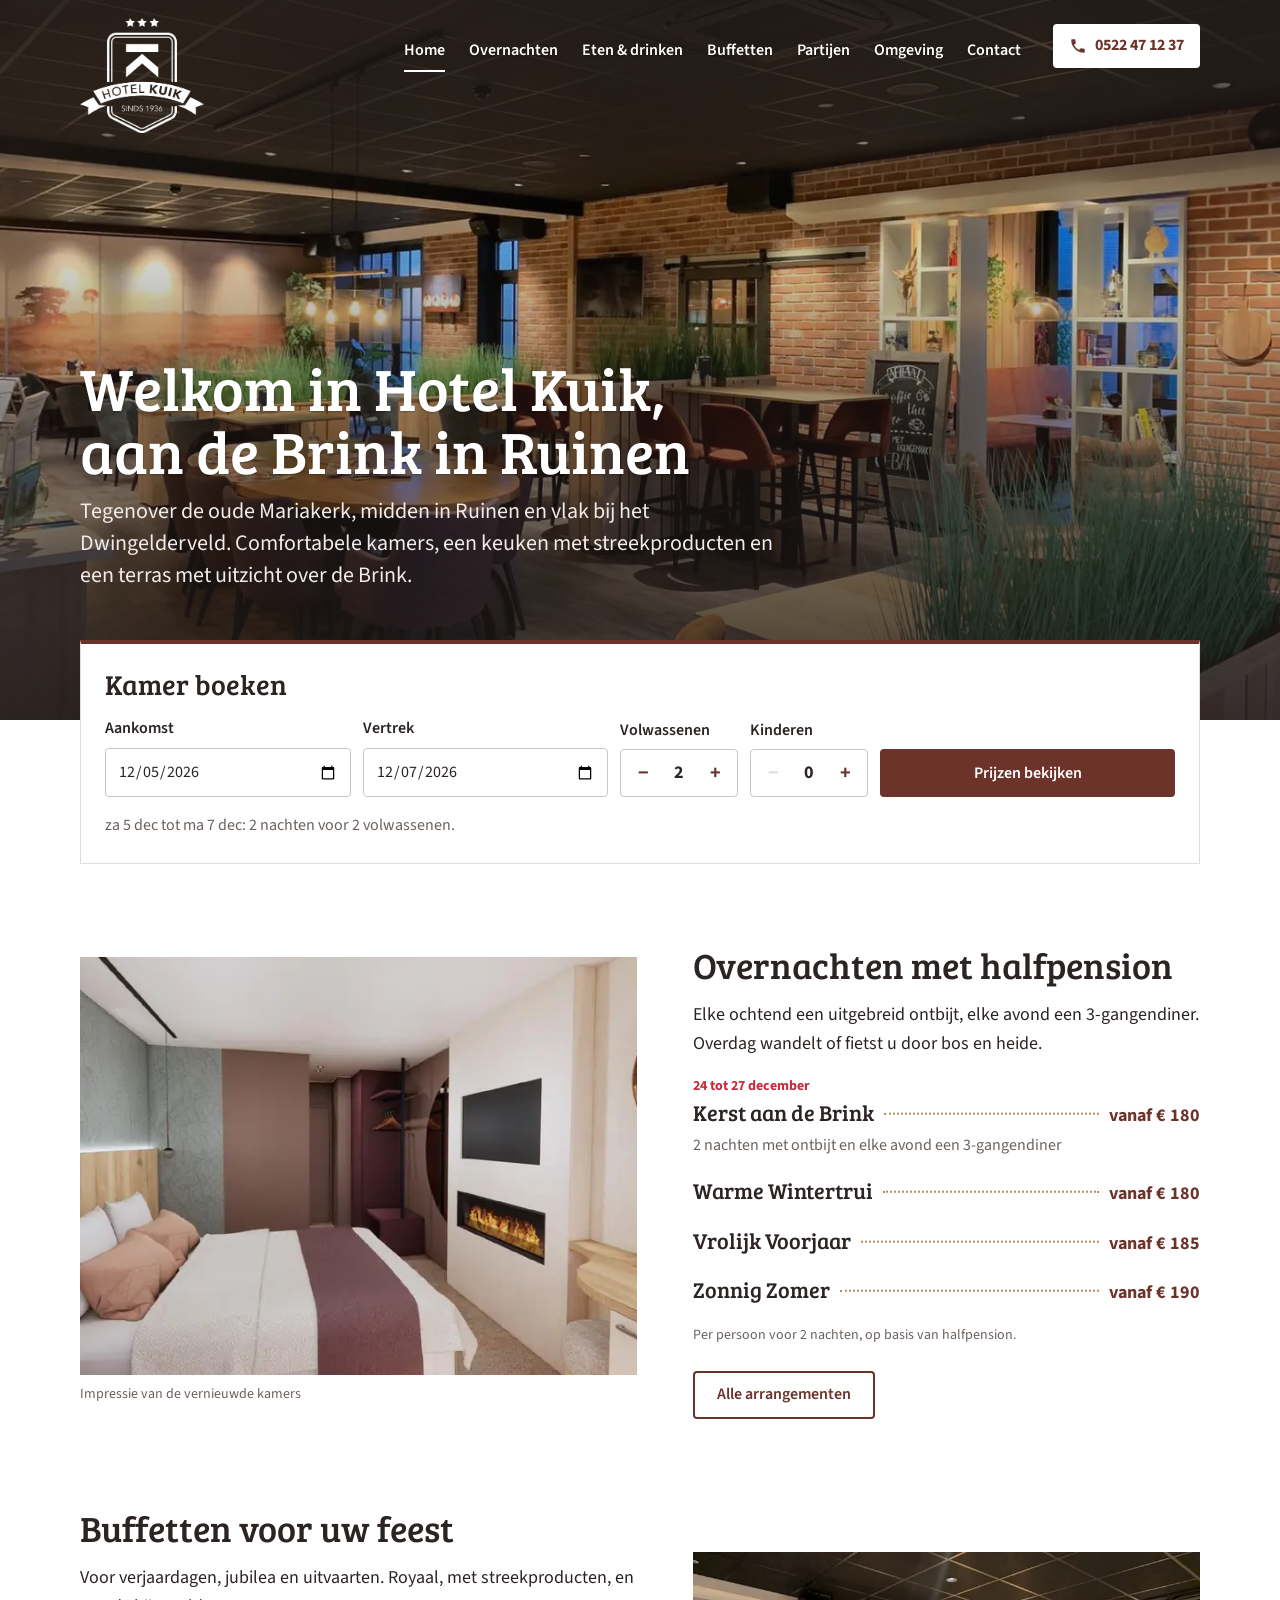
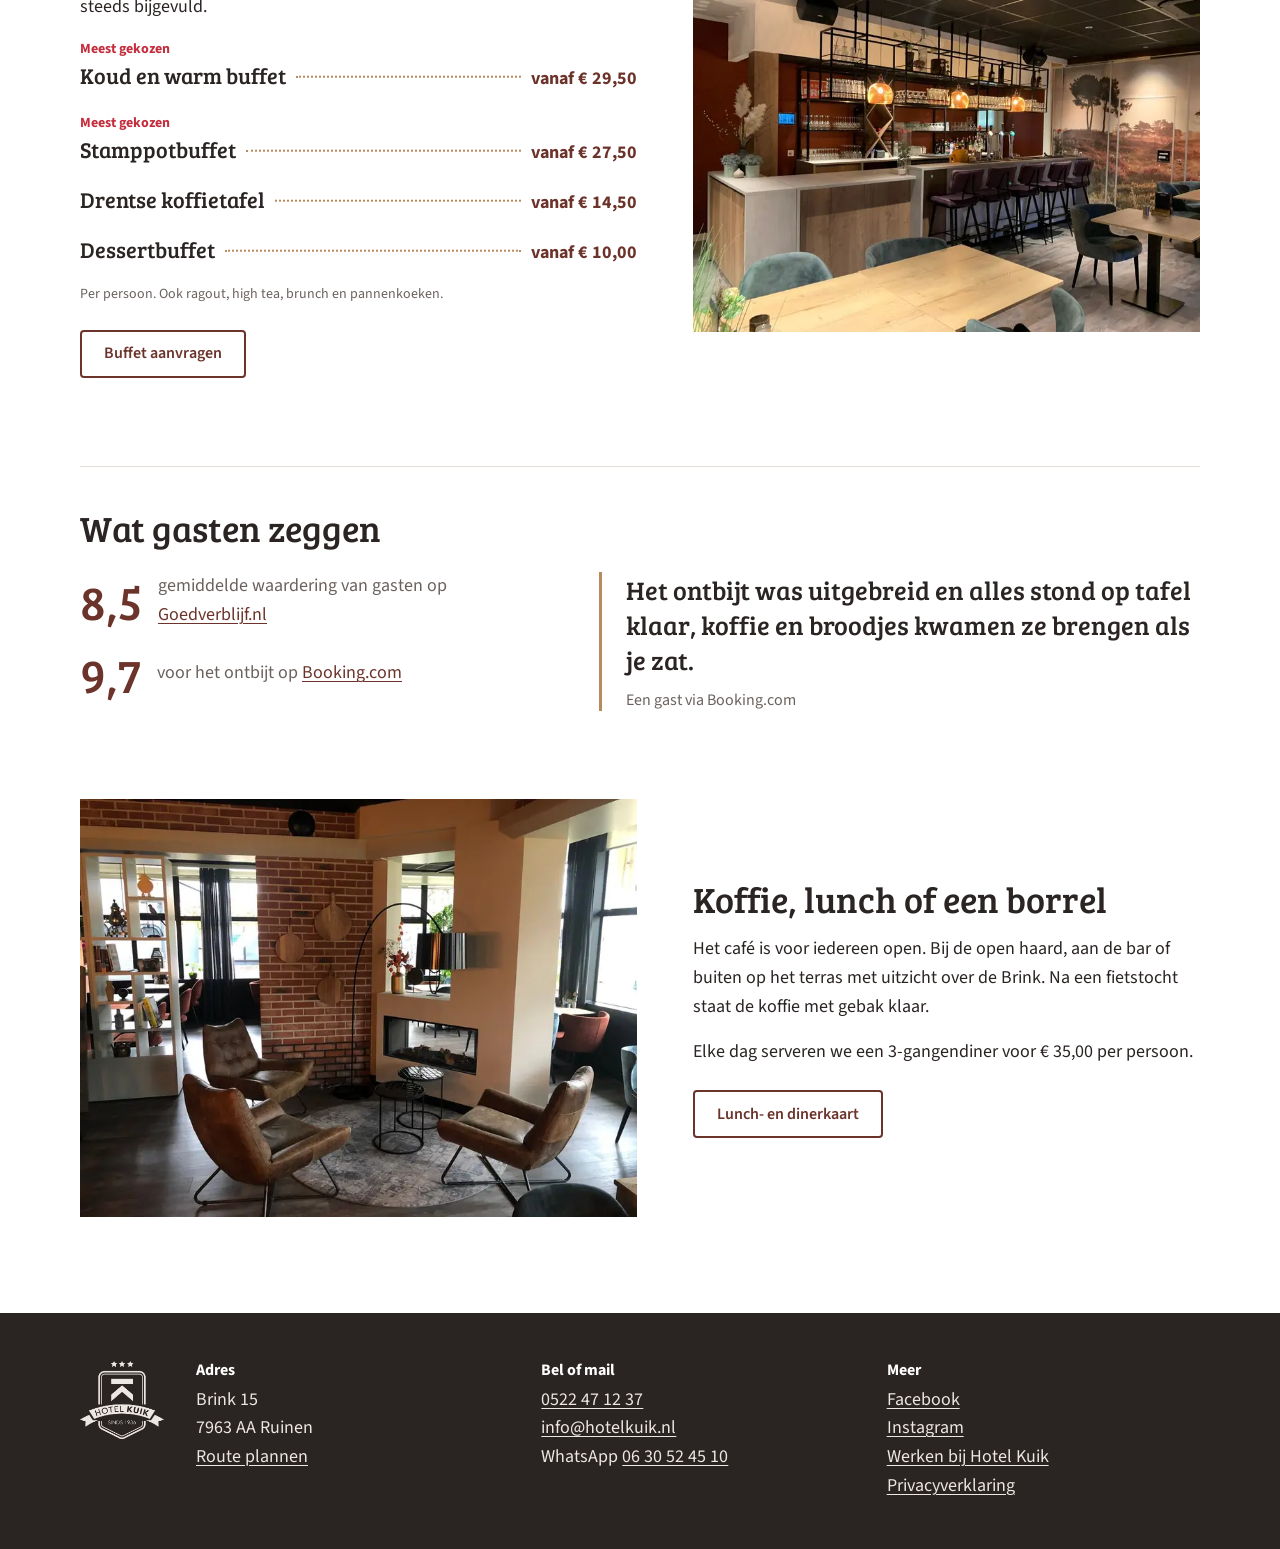
==== commit 1f9211dd: "Verbeteringen uit de review - Telefoonnummers, e-mail en WhatsApp overal aan te tikken - Praktische " ====
--- a/index.html
+++ b/index.html
@@ -13,9 +13,9 @@
 <meta property="og:image" content="https://www.hotelkuik.nl/assets/img/lounge.jpg">
 <link rel="icon" type="image/png" href="assets/img/icoon.png">
 <link rel="preload" href="assets/fonts/source-sans-400.woff2" as="font" type="font/woff2" crossorigin>
-<link rel="stylesheet" href="assets/basis.css?v=7">
-<link rel="stylesheet" href="assets/site.css?v=7">
-<script src="assets/site.js?v=7" defer></script>
+<link rel="stylesheet" href="assets/basis.css?v=8">
+<link rel="stylesheet" href="assets/site.css?v=8">
+<script src="assets/site.js?v=8" defer></script>
 </head>
 <body>
 <header class="site"><div class="binnen">
@@ -28,7 +28,7 @@
      <video class="held-media" autoplay muted loop playsinline poster="assets/img/restaurant.jpg"><source src="assets/video/drone.mp4" type="video/mp4"></video>
      De foto blijft staan voor bezoekers die minder beweging willen. -->
 <section class="held home">
-  <img class="held-media" src="assets/img/restaurant.jpg" alt="Het restaurant van Hotel Kuik met de lange tafel en de stenen wand" width="1400" height="1050" style="object-position:center 60%" fetchpriority="high">
+  <img class="held-media" src="assets/img/restaurant-1400.webp" srcset="assets/img/restaurant-800.webp 800w, assets/img/restaurant-1400.webp 1400w" sizes="100vw" alt="Het restaurant van Hotel Kuik met de lange tafel en de stenen wand" width="1400" height="1050" style="object-position:center 60%" fetchpriority="high">
   <div class="binnen held-tekst"><h1>Welkom in Hotel Kuik, aan de Brink in Ruinen</h1><p>Tegenover de oude Mariakerk, midden in Ruinen en vlak bij het Dwingelderveld. Comfortabele kamers, een keuken met streekproducten en een terras met uitzicht over de Brink.</p></div>
 </section>
 <div class="binnen boek-over"><section class="boekbalk wit" data-boekbalk aria-labelledby="boek-t">
@@ -44,7 +44,7 @@
 </section></div>
 <div class="binnen pagina">
 <section class="strook">
-  <figure><img src="assets/img/kamer05.jpg" alt="Impressie van een vernieuwde kamer met sfeerhaard" width="1400" height="824" loading="lazy"><figcaption class="klein">Impressie van de vernieuwde kamers</figcaption></figure>
+  <figure><img src="assets/img/kamer05-1400.webp" srcset="assets/img/kamer05-800.webp 800w, assets/img/kamer05-1400.webp 1400w" sizes="(max-width: 860px) 100vw, 560px" alt="Impressie van een vernieuwde kamer met sfeerhaard" width="1400" height="824" loading="lazy"><figcaption class="klein">Impressie van de vernieuwde kamers</figcaption></figure>
   <div class="tekst"><h2>Overnachten met halfpension</h2><p>Elke ochtend een uitgebreid ontbijt, elke avond een 3-gangendiner. Overdag wandelt of fietst u door bos en heide.</p><ul class="prijslijst">
   <li data-kerst-strook><a class="regel" href="overnachten/#kerst"><span class="regel-tag">24 tot 27 december</span><span class="regel-naam">Kerst aan de Brink</span><span class="regel-stip"></span><span class="regel-prijs">vanaf € 180</span><span class="regel-oms">2 nachten met ontbijt en elke avond een 3-gangendiner</span></a></li>
   <li><a class="regel" href="overnachten/#seizoenen"><span class="regel-naam">Warme Wintertrui</span><span class="regel-stip"></span><span class="regel-prijs">vanaf € 180</span></a></li>
@@ -54,7 +54,7 @@
 <p class="klein">Per persoon voor 2 nachten, op basis van halfpension.</p><a class="knop secundair" href="overnachten/">Alle arrangementen</a></div>
 </section>
 <section class="strook om">
-  <figure><img src="assets/img/bar.jpg" alt="De bar en zaal met koperen lampen en heidebehang" width="1400" height="1050" loading="lazy"></figure>
+  <figure><img src="assets/img/bar-1400.webp" srcset="assets/img/bar-800.webp 800w, assets/img/bar-1400.webp 1400w" sizes="(max-width: 860px) 100vw, 560px" alt="De bar en zaal met koperen lampen en heidebehang" width="1400" height="1050" loading="lazy"></figure>
   <div class="tekst"><h2>Buffetten voor uw feest</h2><p>Voor verjaardagen, jubilea en uitvaarten. Royaal, met streekproducten, en steeds bijgevuld.</p><ul class="prijslijst">
   <li><a class="regel" href="buffetten/#koud-warm"><span class="regel-tag">Meest gekozen</span><span class="regel-naam">Koud en warm buffet</span><span class="regel-stip"></span><span class="regel-prijs">vanaf € 29,50</span></a></li>
   <li><a class="regel" href="buffetten/#stamppot"><span class="regel-tag">Meest gekozen</span><span class="regel-naam">Stamppotbuffet</span><span class="regel-stip"></span><span class="regel-prijs">vanaf € 27,50</span></a></li>
@@ -63,8 +63,16 @@
 </ul>
 <p class="klein">Per persoon. Ook ragout, high tea, brunch en pannenkoeken.</p><a class="knop secundair" href="buffetten/">Buffet aanvragen</a></div>
 </section>
+<section class="gasten" aria-labelledby="gasten-t">
+  <h2 id="gasten-t">Wat gasten zeggen</h2>
+  <div class="gasten-scores">
+    <p><b>8,5</b><span>gemiddelde waardering van gasten op <a href="https://www.goedverblijf.nl/en/hotel-hotel-cafe-restaurant-kuik">Goedverblijf.nl</a></span></p>
+    <p><b>9,7</b><span>voor het ontbijt op <a href="https://www.booking.com/hotel/nl/kuik.html">Booking.com</a></span></p>
+  </div>
+  <blockquote class="gasten-citaat"><p>Het ontbijt was uitgebreid en alles stond op tafel klaar, koffie en broodjes kwamen ze brengen als je zat.</p><footer>Een gast via Booking.com</footer></blockquote>
+</section>
 <section class="strook">
-  <figure><img src="assets/img/lounge.jpg" alt="Zithoek met leren fauteuils bij de open haard" width="1400" height="1050" loading="lazy"></figure>
+  <figure><img src="assets/img/lounge-1400.webp" srcset="assets/img/lounge-800.webp 800w, assets/img/lounge-1400.webp 1400w" sizes="(max-width: 860px) 100vw, 560px" alt="Zithoek met leren fauteuils bij de open haard" width="1400" height="1050" loading="lazy"></figure>
   <div class="tekst"><h2>Koffie, lunch of een borrel</h2><p>Het café is voor iedereen open. Bij de open haard, aan de bar of buiten op het terras met uitzicht over de Brink. Na een fietstocht staat de koffie met gebak klaar.</p><p>Elke dag serveren we een 3-gangendiner voor € 35,00 per persoon.</p><a class="knop secundair" href="eten-drinken/">Lunch- en dinerkaart</a></div>
 </section>
 </div>
@@ -72,8 +80,8 @@
 <footer class="voet"><div class="binnen">
   <span class="site-logo" role="img" aria-label="Hotel Kuik"></span>
   <div><h2>Adres</h2><p>Brink 15<br>7963 AA Ruinen<br><a href="https://www.google.com/maps/search/?api=1&amp;query=Hotel+Kuik+Brink+15+Ruinen">Route plannen</a></p></div>
-  <div><h2>Bel of mail</h2><p><a href="tel:+31522471237">0522 47 12 37</a><br><a href="mailto:info@hotelkuik.nl">info@hotelkuik.nl</a><br>WhatsApp 06 30 52 45 10</p></div>
-  <div><h2>Meer</h2><p><a href="https://www.facebook.com/HotelKuikRuinen/">Facebook</a><br><a href="https://instagram.com/hotelkuik/">Instagram</a><br><a href="contact/#vacatures">Werken bij Hotel Kuik</a></p></div>
+  <div><h2>Bel of mail</h2><p><a href="tel:+31522471237">0522 47 12 37</a><br><a href="mailto:info@hotelkuik.nl">info@hotelkuik.nl</a><br>WhatsApp <a href="https://wa.me/31630524510">06 30 52 45 10</a></p></div>
+  <div><h2>Meer</h2><p><a href="https://www.facebook.com/HotelKuikRuinen/">Facebook</a><br><a href="https://instagram.com/hotelkuik/">Instagram</a><br><a href="contact/#vacatures">Werken bij Hotel Kuik</a><br><a href="privacy/">Privacyverklaring</a></p></div>
 </div></footer>
 </body>
 </html>
--- a/assets/site.css
+++ b/assets/site.css
@@ -89,7 +89,7 @@
 .dieet h2,.inbegrepen h2{font-size:var(--t-xl);margin-bottom:8px}
 .dieet p{color:var(--grijs)}
 .inbegrepen{grid-template-columns:1fr}
-.inbegrepen .sectie-tekst{max-width:44em}
+.inbegrepen .sectie-tekst{max-width:36em}
 .dieet-tags,.inbegrepen ul{list-style:none;margin:0;padding:0;display:grid;grid-template-columns:repeat(auto-fill,minmax(min(100%,220px),1fr));gap:8px 24px}
 .dieet-tags li,.inbegrepen li{display:flex;gap:10px;align-items:baseline}
 .dieet-tags li::before,.inbegrepen li::before{content:"";flex:none;width:11px;height:6px;border-left:2px solid var(--oxide);border-bottom:2px solid var(--oxide);transform:rotate(-45deg) translateY(-3px)}
@@ -225,3 +225,27 @@
 .held.zonder .held-tekst{padding-block:220px 56px}
 .held-bijschrift{top:auto;bottom:12px}
 @media (max-width:1060px){.held-tekst,.held.zonder .held-tekst{padding-top:190px}}
+
+/* ---------- verbeteringen uit de review ---------- */
+/* regels niet te lang: rond de 70 tekens */
+.pagina p,.soort-head p,.faq p,.boekbalk-kop p,.dieet p,.note,.vooraf{max-width:36em}
+/* praktische info binnen een sectie: één nette lijst */
+.soort .praktisch dl{grid-template-columns:1fr;max-width:40em}
+.soort .praktisch dl div{grid-template-columns:8em 1fr}
+@media (max-width:480px){.soort .praktisch dl div{grid-template-columns:1fr}}
+/* tekstpagina (privacy) */
+.tekstpagina{gap:40px}
+.tekstpagina section{display:flex;flex-direction:column;gap:12px;max-width:40em}
+.tekstpagina h2{font-size:var(--t-xl)}
+.tekstpagina h3{font-size:1.25rem;margin-top:8px}
+/* wat gasten zeggen */
+.gasten{display:grid;grid-template-columns:minmax(0,1fr) minmax(0,1.3fr);gap:24px 56px;align-items:start;border-top:1px solid var(--lijn);padding-top:40px}
+.gasten h2{grid-column:1/-1}
+.gasten-scores{display:flex;flex-direction:column;gap:20px}
+.gasten-scores p{display:grid;grid-template-columns:auto 1fr;gap:16px;align-items:center}
+.gasten-scores b{font-family:var(--kop);font-weight:400;font-size:3rem;line-height:1;color:var(--oxide)}
+.gasten-scores span{color:var(--grijs)}
+.gasten-citaat{margin:0;font-family:var(--kop);font-size:1.625rem;line-height:1.35;padding-left:24px;border-left:3px solid var(--eiken)}
+.gasten-citaat p{max-width:none}
+.gasten-citaat footer{font-family:var(--tekst);font-size:var(--t-s);color:var(--grijs);margin-top:12px}
+@media (max-width:860px){.gasten{grid-template-columns:1fr}.gasten-citaat{font-size:1.375rem}}
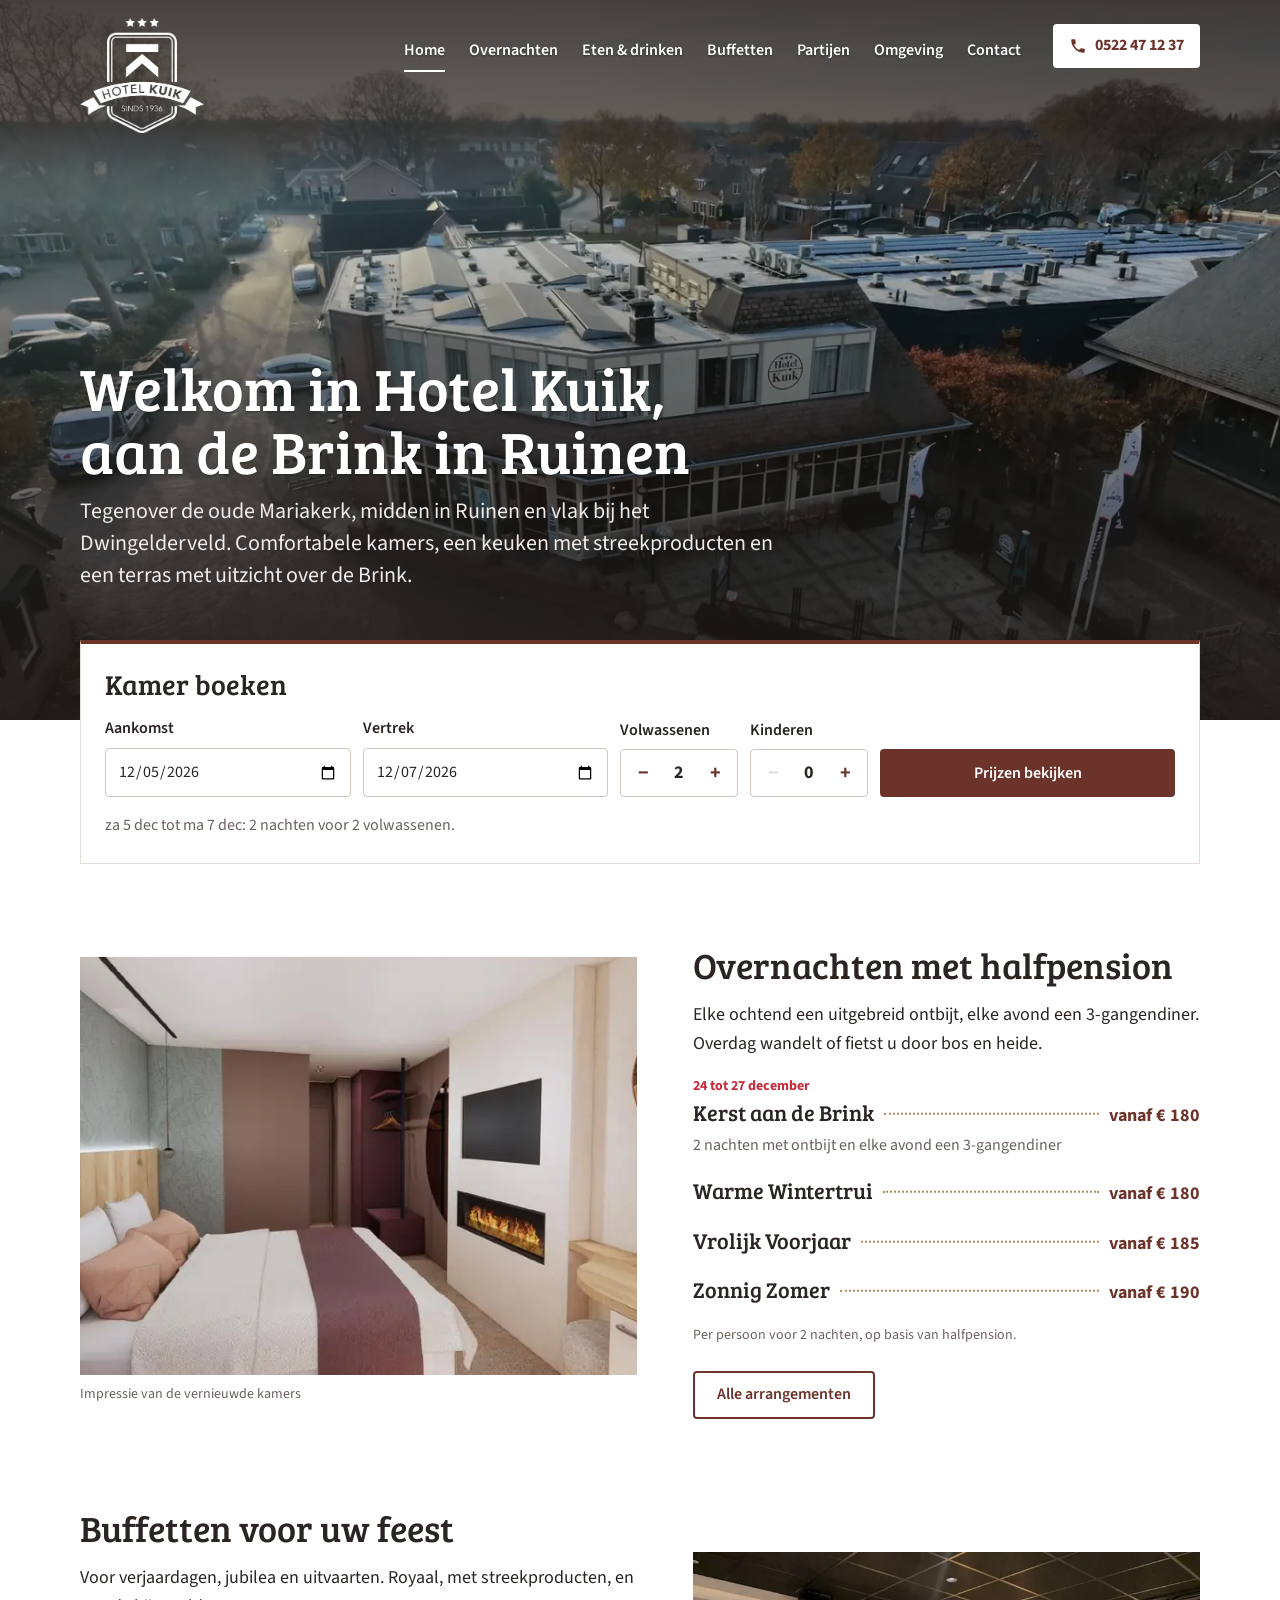
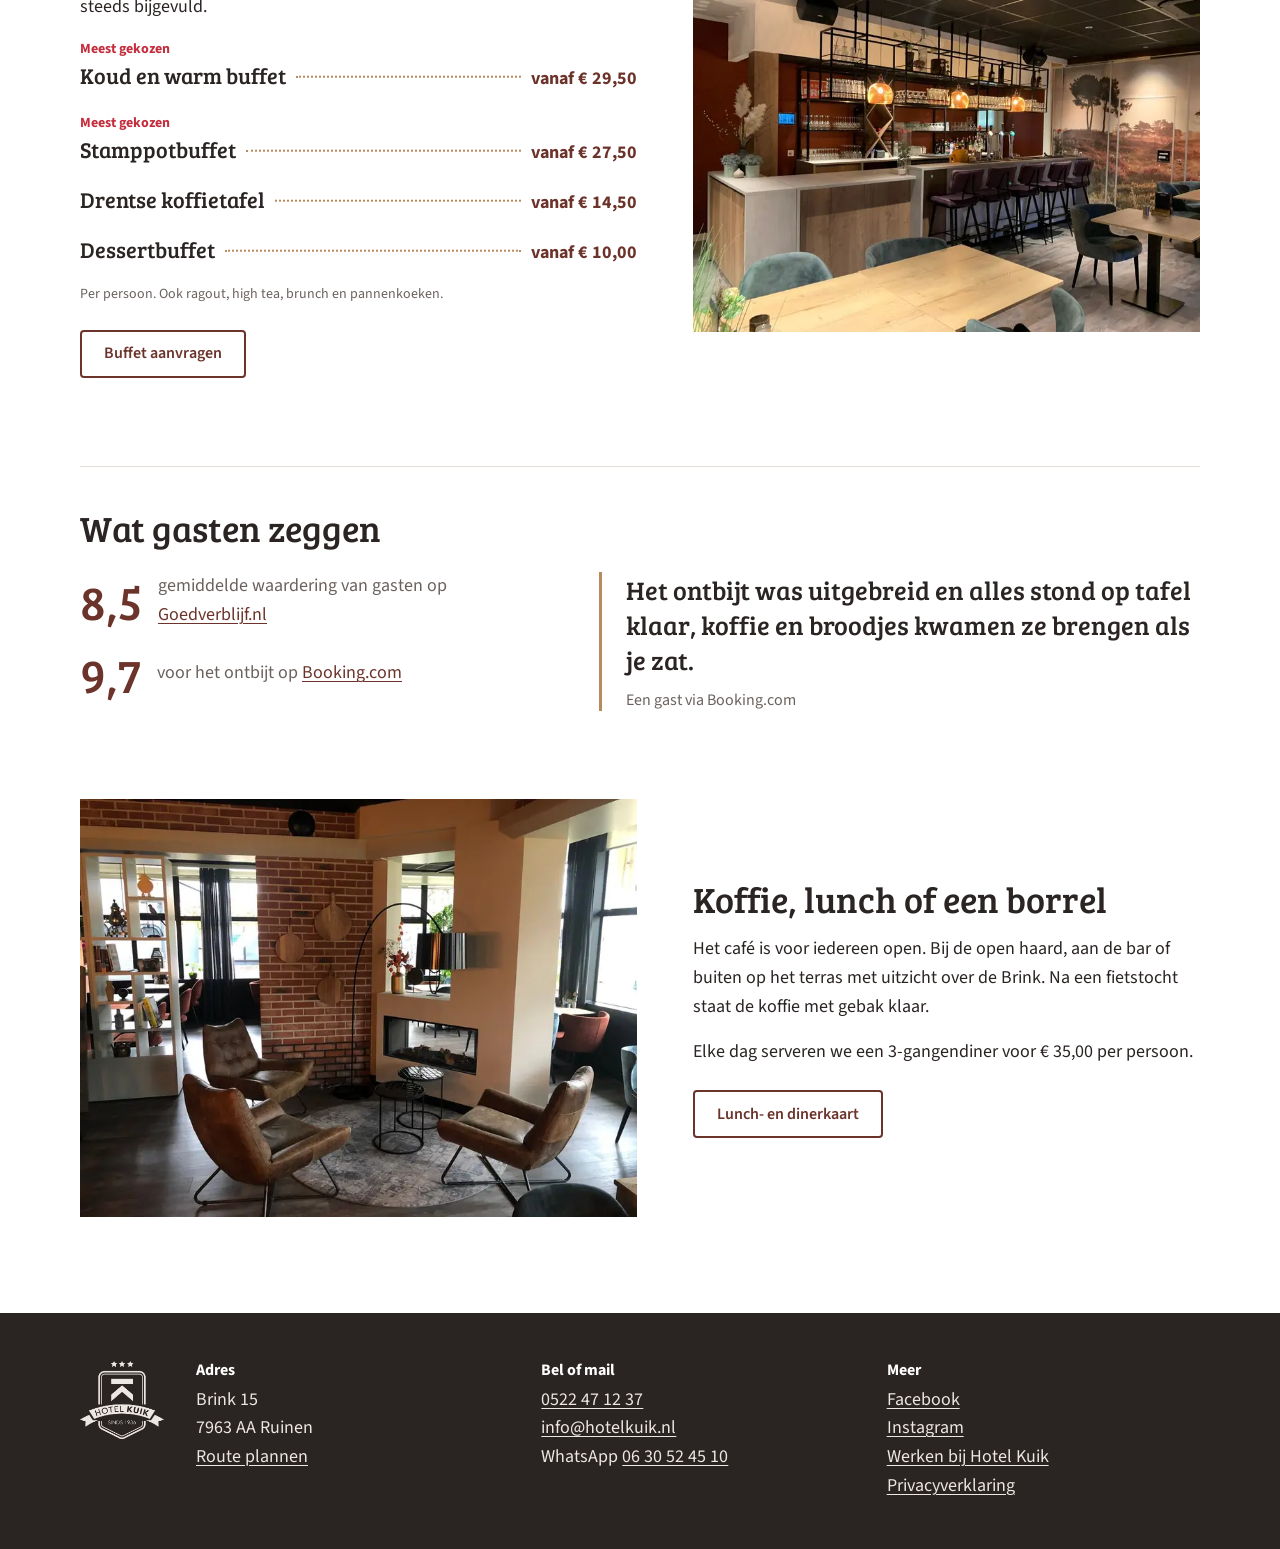
==== commit cbe4a7ee: "Dronebeelden in de kop van de homepage - Vlucht van de Mariakerk naar het hotel, naadloze lus van 13" ====
--- a/index.html
+++ b/index.html
@@ -10,12 +10,12 @@
 <meta property="og:title" content="Hotel Kuik Ruinen | Hotel, café en restaurant aan de Brink">
 <meta property="og:description" content="Hotel Kuik aan de oude Brink van Ruinen, vlak bij Nationaal Park Het Dwingelderveld. Comfortabel hotel met uitstekende keuken, sinds 1936.">
 <meta property="og:url" content="https://www.hotelkuik.nl/">
-<meta property="og:image" content="https://www.hotelkuik.nl/assets/img/lounge.jpg">
+<meta property="og:image" content="https://www.hotelkuik.nl/assets/img/brink.jpg">
 <link rel="icon" type="image/png" href="assets/img/icoon.png">
 <link rel="preload" href="assets/fonts/source-sans-400.woff2" as="font" type="font/woff2" crossorigin>
-<link rel="stylesheet" href="assets/basis.css?v=8">
-<link rel="stylesheet" href="assets/site.css?v=8">
-<script src="assets/site.js?v=8" defer></script>
+<link rel="stylesheet" href="assets/basis.css?v=9">
+<link rel="stylesheet" href="assets/site.css?v=9">
+<script src="assets/site.js?v=9" defer></script>
 </head>
 <body>
 <header class="site"><div class="binnen">
@@ -24,11 +24,8 @@
   <a class="site-tel" href="tel:+31522471237" aria-label="Bel ons: 0522 47 12 37"><svg viewBox="0 0 24 24" aria-hidden="true"><path d="M6.6 10.8a15.2 15.2 0 0 0 6.6 6.6l2.2-2.2c.3-.3.7-.4 1-.2 1.1.4 2.3.6 3.6.6.6 0 1 .4 1 1V20c0 .6-.4 1-1 1A17 17 0 0 1 3 4c0-.6.4-1 1-1h3.5c.6 0 1 .4 1 1 0 1.3.2 2.5.6 3.6.1.3 0 .7-.2 1z"/></svg><span class="nr">0522 47 12 37</span></a>
 </div></header>
 <main>
-<!-- Dronebeelden: zet het filmpje in assets/video/ en zet direct onder de img hieronder:
-     <video class="held-media" autoplay muted loop playsinline poster="assets/img/restaurant.jpg"><source src="assets/video/drone.mp4" type="video/mp4"></video>
-     De foto blijft staan voor bezoekers die minder beweging willen. -->
-<section class="held home">
-  <img class="held-media" src="assets/img/restaurant-1400.webp" srcset="assets/img/restaurant-800.webp 800w, assets/img/restaurant-1400.webp 1400w" sizes="100vw" alt="Het restaurant van Hotel Kuik met de lange tafel en de stenen wand" width="1400" height="1050" style="object-position:center 60%" fetchpriority="high">
+<section class="held home" data-video="assets/video/brink-1080.mp4" data-video-klein="assets/video/brink-540.mp4">
+  <img class="held-media" src="assets/img/brink-1400.webp" srcset="assets/img/brink-800.webp 800w, assets/img/brink-1400.webp 1400w" sizes="100vw" alt="Hotel Kuik aan de Brink in Ruinen, gezien vanuit de lucht" width="1920" height="1080" fetchpriority="high">
   <div class="binnen held-tekst"><h1>Welkom in Hotel Kuik, aan de Brink in Ruinen</h1><p>Tegenover de oude Mariakerk, midden in Ruinen en vlak bij het Dwingelderveld. Comfortabele kamers, een keuken met streekproducten en een terras met uitzicht over de Brink.</p></div>
 </section>
 <div class="binnen boek-over"><section class="boekbalk wit" data-boekbalk aria-labelledby="boek-t">
--- a/assets/basis.css
+++ b/assets/basis.css
@@ -21,7 +21,7 @@
 body{margin:0;background:var(--wit);color:var(--inkt);font-family:var(--tekst);font-size:var(--t-m);line-height:1.6}
 img{max-width:100%;height:auto;display:block}
 [hidden]{display:none!important}
-h1,h2,h3{font-family:var(--kop);font-weight:400;margin:0;text-wrap:balance}
+h1,h2,h3{font-family:var(--kop);font-weight:400;margin:0;text-wrap:balance;overflow-wrap:break-word;hyphens:auto;hyphenate-limit-chars:12 5 5}
 h1{font-size:var(--t-3xl);line-height:1.05}
 h2{font-size:var(--t-2xl);line-height:1.15}
 h3{font-size:var(--t-xl);line-height:1.25}
@@ -43,8 +43,8 @@
 
 /* prijsregel: het kenmerk van de site */
 .prijslijst{list-style:none;margin:0;padding:0;display:flex;flex-direction:column;gap:18px}
-.regel{display:grid;grid-template-columns:auto 1fr auto;align-items:baseline;column-gap:10px;color:inherit;text-decoration:none}
-.regel-naam{font-family:var(--kop);font-size:1.375rem;line-height:1.25}
+.regel{display:grid;grid-template-columns:minmax(0,auto) 1fr auto;align-items:baseline;column-gap:10px;color:inherit;text-decoration:none}
+.regel-naam{min-width:0;overflow-wrap:break-word;hyphens:auto;hyphenate-limit-chars:12 5 5;font-family:var(--kop);font-size:1.375rem;line-height:1.25}
 .regel-stip{border-bottom:2px dotted var(--eiken);transform:translateY(-.35em);min-width:24px}
 .regel-prijs{font-weight:700;color:var(--oxide);font-variant-numeric:tabular-nums;white-space:nowrap}
 .regel-oms{grid-column:1/-1;color:var(--grijs);font-size:var(--t-s);margin-top:2px}
@@ -100,4 +100,10 @@
   .site nav::-webkit-scrollbar{display:none}
   .site nav a{white-space:nowrap}
 }
+/* telefoon: alle menu-items in beeld, over twee regels in plaats van wegschuiven */
+@media (max-width:700px){
+  .site .binnen{padding-bottom:36px}
+  .site nav{flex-wrap:wrap;overflow-x:visible;gap:0 16px}
+  .site nav a{padding-block:9px}
+}
 @media (max-width:380px){.site-tel .nr{display:none}.site-tel::after{content:"Bellen"}}
--- a/assets/site.css
+++ b/assets/site.css
@@ -249,3 +249,8 @@
 .gasten-citaat p{max-width:none}
 .gasten-citaat footer{font-family:var(--tekst);font-size:var(--t-s);color:var(--grijs);margin-top:12px}
 @media (max-width:860px){.gasten{grid-template-columns:1fr}.gasten-citaat{font-size:1.375rem}}
+
+/* dronefilm in de kop van de homepage */
+.held .film{opacity:0;transition:opacity .9s ease}
+.held .film.aan{opacity:1}
+@media (prefers-reduced-motion:reduce){.held .film{display:none}}
